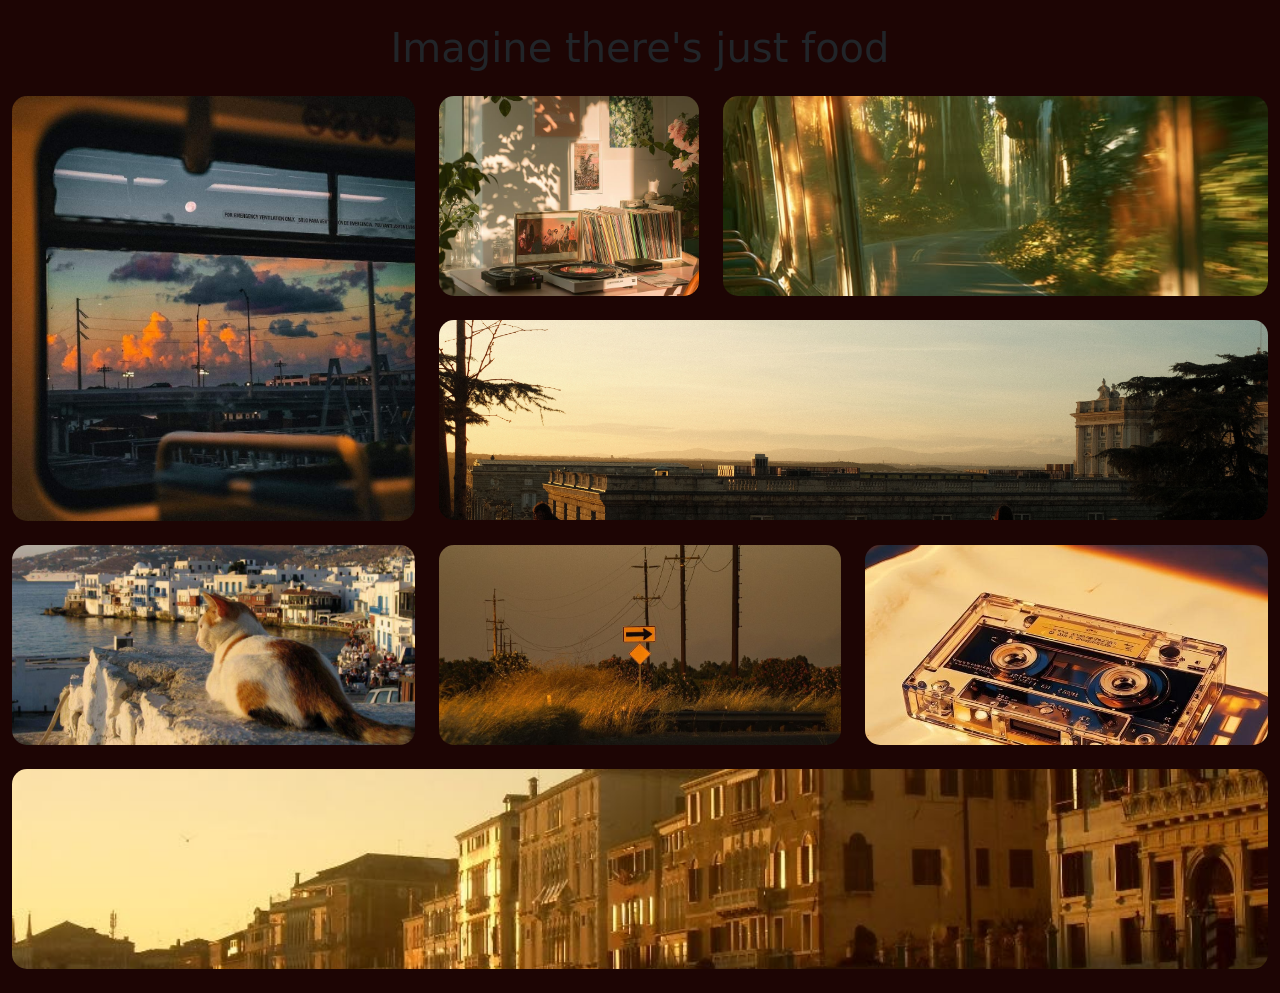
==== BENTO/BENTO.html @ 29ca5c2e "A little update" ====
<!DOCTYPE html>
<html lang="en">
<head>
    <meta charset="UTF-8">
    <meta name="viewport" content="width=device-width, initial-scale=1.0">
    <link href="https://cdn.jsdelivr.net/npm/bootstrap@5.3.8/dist/css/bootstrap.min.css" rel="stylesheet" integrity="sha384-sRIl4kxILFvY47J16cr9ZwB07vP4J8+LH7qKQnuqkuIAvNWLzeN8tE5YBujZqJLB" crossorigin="anonymous">
    <link rel="stylesheet" href="style.css">
    <title>Caidic - Bento Layout</title>
</head>
<body>
<div class="container my-4 wide-container ">
    <h1 class="text-center mb-4">Imagine there's just food</h1>
    
    <!--First Row-->
    <div class="row g-4">

        <!-- Large item -->
        <div class="col-md-4">
            <div class="bento-item bento-tall bg-primary">
                <img src="Image for Bento/LARGE IMAGE.jpg" alt="Large">
            </div>
        </div>

        <!-- Two items beside the Large item -->
        <div class="col-md-8">
            <div class="row g-4">

                <!--Smaller Item-->
                <div class="col-md-4">
                    <div class="bento-item bg-primary">
                        <img src="Image for Bento/Small Item.jpg" alt="Small Item">
                    </div>
                </div> 

                <!--Long Item-->
                <div class="col-md-8">
                    <div class="bento-item bg-primary">
                        <img src="Image for Bento/Medium" alt="Long Medium">
                    </div>
                </div>

                <!--Long Item, Below the Smaller and Long-->
                <div class="col-md-12">
                    <div class="bento-item bg-primary">
                        <img src="Image for Bento/Last Way Home.jpg" alt="">
                    </div>
                </div>
            </div>
        </div>

        <!-- Medium item -->
        <div class="col-md-4">
            <div class="bento-item bg-primary">
                <img src="Image for Bento/Landscape Image 2.jpg" alt="">
            </div>
        </div>
        <!-- Medium item -->
        <div class="col-md-4">
            <div class="bento-item bg-primary">
                <img src="Image for Bento/Landscape Image 3.jpg" alt="">
            </div>
        </div>
        <!-- Medium item -->
        <div class="col-md-4">
            <div class="bento-item bg-primary">
                <img src="Image for Bento/Medium item 2.jpg" alt="">
            </div>
        </div>

        <!-- Testing-->
        <div class="col-md-12">
            <div class="bento-item bg-primary">
                <img src="Image for Bento/Landscape Image 1.jpg" alt="">
            </div>
        </div>


    </div>
</div>
</body>
</html>
---- BENTO/style.css ----
body{
    background-color: #1D0504;
}
.bento-item {
    height: 200px;
    border-radius: 15px;
    display: flex;
    align-items: center;
    justify-content: center;
    font-weight: bold;
    color: white;
    transition: transform 0.3s ease;
}

.bento-item:hover {
    transform: scale(1.02);
}

.bento-tall {
    height: 425px;
}

.wide-container {
  max-width: 1525px;
}

.bento-item {
  overflow: hidden;
}

.bento-item img {
  width: 100%;
  height: 100%;
  object-fit: cover;
  display: block;
}
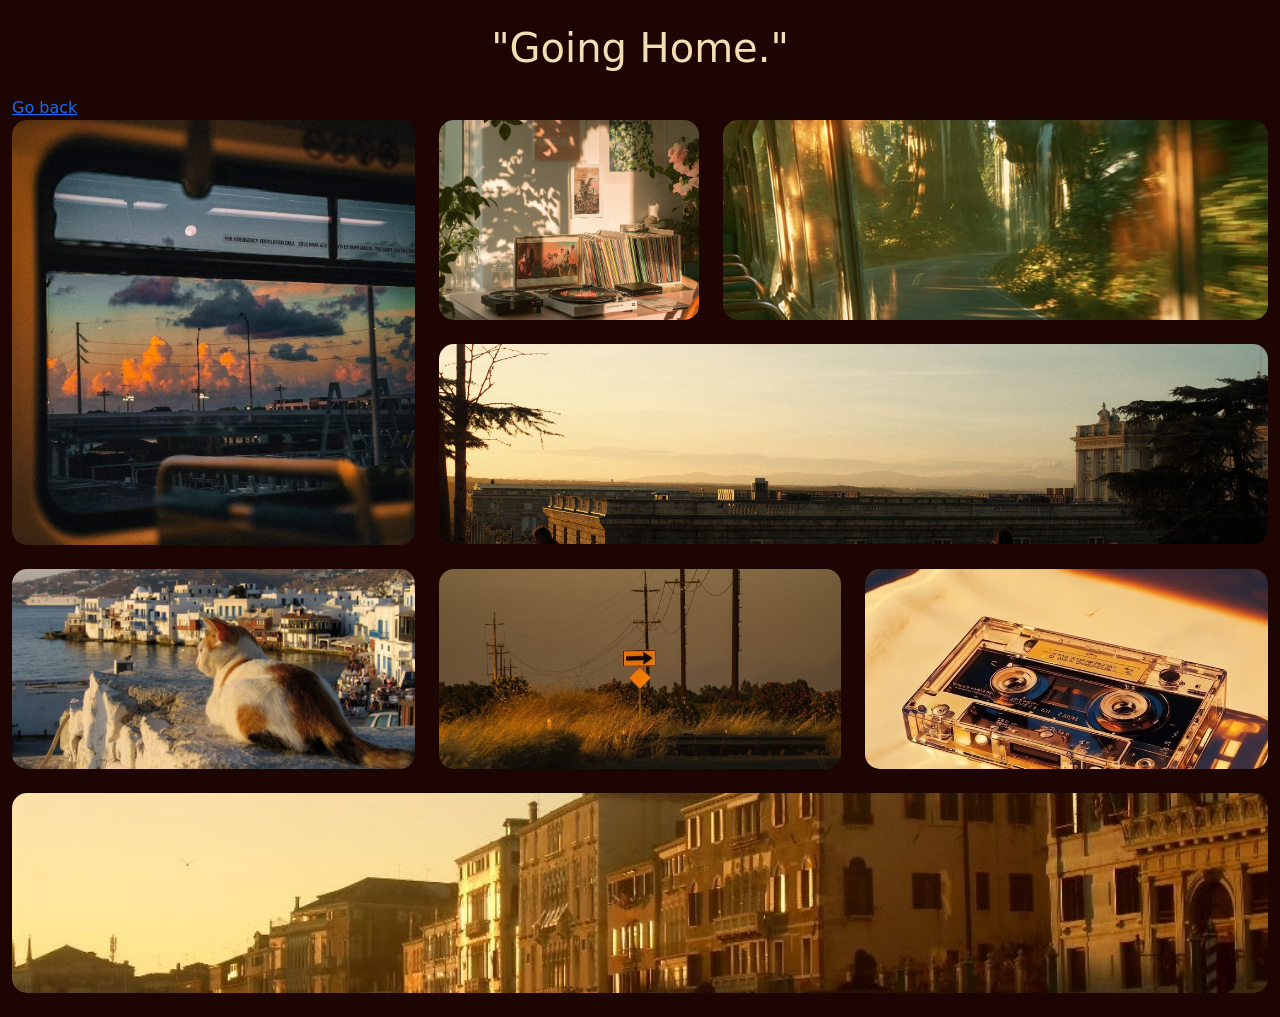
==== commit 03b7552d: "Design Tweaks" ====
--- a/BENTO/BENTO.html
+++ b/BENTO/BENTO.html
@@ -9,7 +9,8 @@
 </head>
 <body>
 <div class="container my-4 wide-container ">
-    <h1 class="text-center mb-4">Imagine there's just food</h1>
+    <h1 class="text-center mb-4 text-color"">"Going Home."</h1>
+    <a href="https://musufflemuchii.github.io">Go back</a>
     
     <!--First Row-->
     <div class="row g-4">
--- a/BENTO/style.css
+++ b/BENTO/style.css
@@ -10,6 +10,10 @@
     font-weight: bold;
     color: white;
     transition: transform 0.3s ease;
+}
+
+.text-color{
+  color: wheat;
 }
 
 .bento-item:hover {
